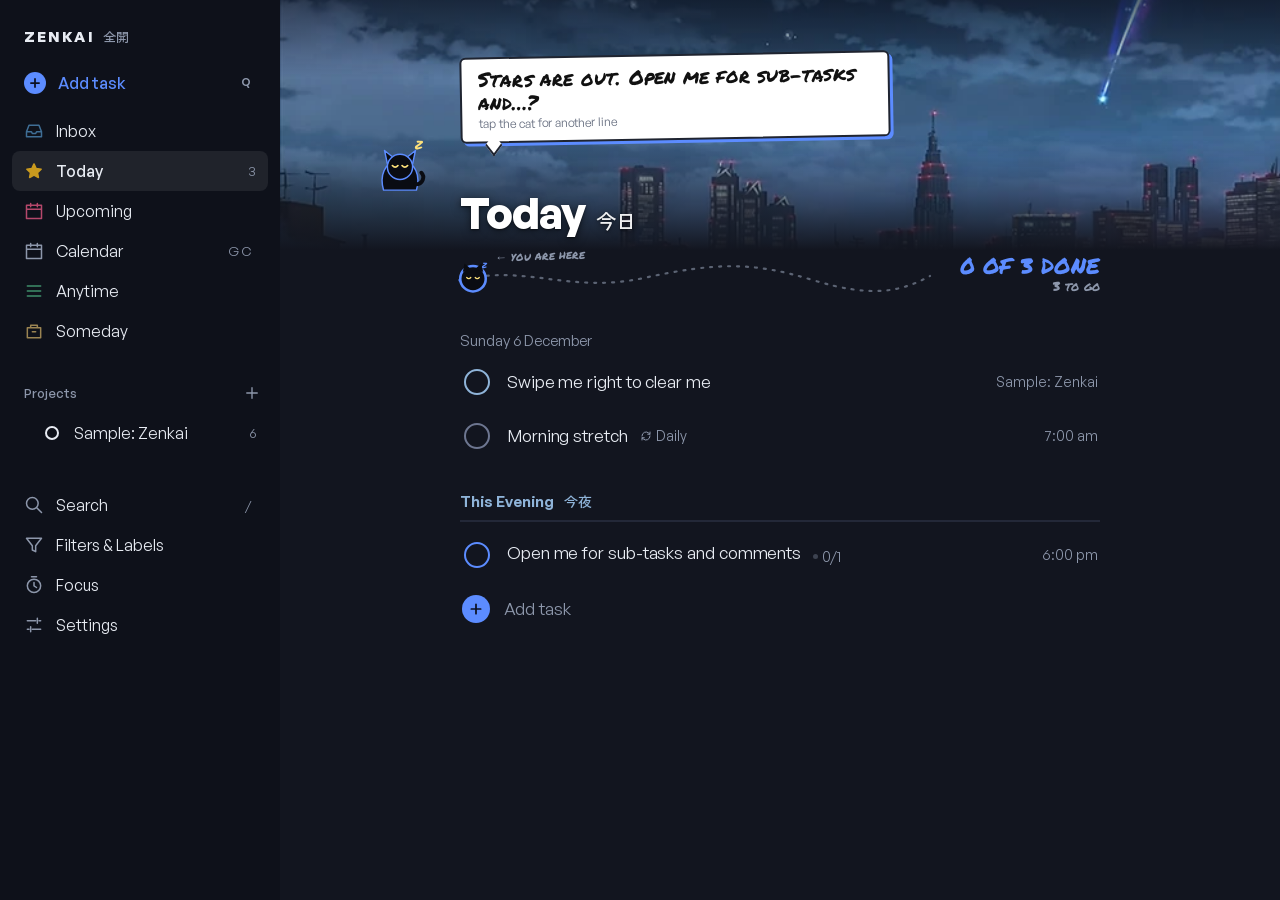
==== index.html @ 0d008b0f "Deploy: Today widget support" ====
<!doctype html>
<html lang="en" data-theme="light">
  <head>
    <meta charset="UTF-8" />
    <meta name="viewport" content="width=device-width, initial-scale=1.0, viewport-fit=cover" />
    <meta name="theme-color" content="#F7F8FA" />
    <meta name="description" content="Zenkai: an offline-first task app." />
    <link rel="manifest" href="/manifest.webmanifest" crossorigin="use-credentials" />
    <link rel="apple-touch-icon" href="/apple-touch-icon.png" />
    <link rel="stylesheet" href="/fonts/fonts.css" />
    <title>Zenkai</title>
    <script src="/theme-init.js"></script>
    <script type="module" crossorigin src="/assets/main-C4j0YLIt.js"></script>
    <link rel="modulepreload" crossorigin href="/assets/dist-BD91r3g6.js">
    <link rel="modulepreload" crossorigin href="/assets/router-CyJcMAyJ.js">
    <link rel="stylesheet" crossorigin href="/assets/main-Rktb0n5S.css">
  </head>
  <body>
    <div id="root"></div>
  </body>
</html>
---- fonts/fonts.css ----
@font-face{font-family:'General Sans';src:url('/fonts/general-sans-400.woff2') format('woff2');font-weight:400;font-display:swap}
@font-face{font-family:'General Sans';src:url('/fonts/general-sans-500.woff2') format('woff2');font-weight:500;font-display:swap}
@font-face{font-family:'General Sans';src:url('/fonts/general-sans-600.woff2') format('woff2');font-weight:600;font-display:swap}
@font-face{font-family:'General Sans';src:url('/fonts/general-sans-700.woff2') format('woff2');font-weight:700;font-display:swap}
@font-face{font-family:'Permanent Marker';src:url('/fonts/permanent-marker-400-0.woff2') format('woff2');font-weight:400;font-display:swap;unicode-range:U+0000-00FF, U+0131, U+0152-0153, U+02BB-02BC, U+02C6, U+02DA, U+02DC, U+0304, U+0308, U+0329, U+2000-206F, U+20AC, U+2122, U+2191, U+2193, U+2212, U+2215, U+FEFF, U+FFFD}
@font-face{font-family:'Dela Gothic One';src:url('/fonts/dela-nice-400-0.woff2') format('woff2');font-weight:400;font-display:swap;unicode-range:U+21, U+30a4, U+30b9, U+30ca}
@font-face{font-family:'Zen Kaku Gothic New';src:url('/fonts/zen-kaku-500-0.woff2') format('woff2');font-weight:500;font-display:swap;unicode-range:U+3044, U+304b-304c, U+3061-3062, U+3064-3067, U+306e, U+3082, U+308a, U+308c, U+3099, U+4e86, U+4e88, U+4eca, U+4f5c, U+5168, U+53d6, U+591c, U+5b8c, U+5b9a, U+64cd, U+65e5, U+6674, U+66c7, U+8a2d, U+8fbc, U+958b}
@font-face{font-family:'Zen Kaku Gothic New';src:url('/fonts/zen-kaku-700-1.woff2') format('woff2');font-weight:700;font-display:swap;unicode-range:U+3044, U+304b-304c, U+3061-3062, U+3064-3067, U+306e, U+3082, U+308a, U+308c, U+3099, U+4e86, U+4e88, U+4eca, U+4f5c, U+5168, U+53d6, U+591c, U+5b8c, U+5b9a, U+64cd, U+65e5, U+6674, U+66c7, U+8a2d, U+8fbc, U+958b}
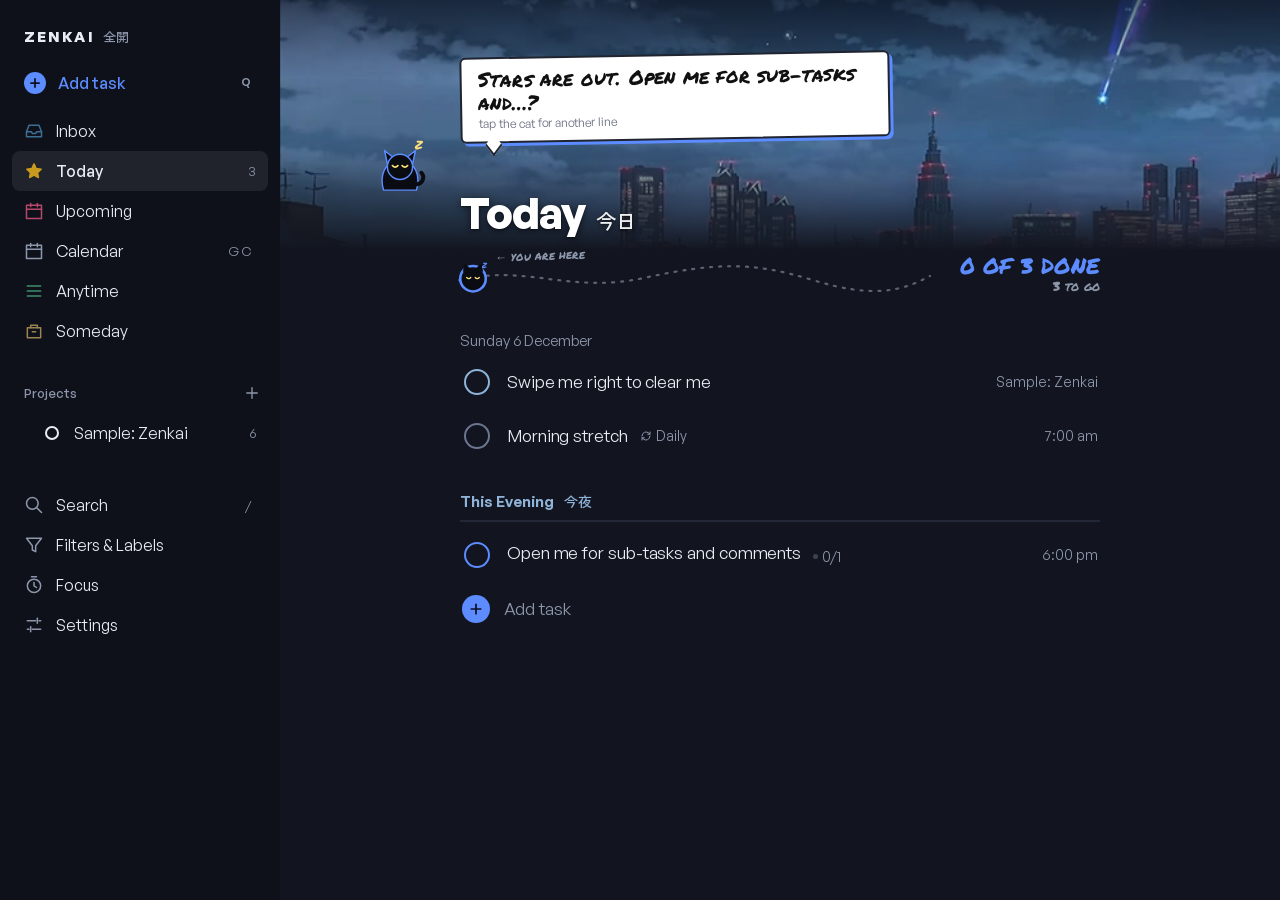
==== commit b5e55c41: "Deploy: anime effects, animated icons, haptics, daily review" ====
--- a/index.html
+++ b/index.html
@@ -10,10 +10,10 @@
     <link rel="stylesheet" href="/fonts/fonts.css" />
     <title>Zenkai</title>
     <script src="/theme-init.js"></script>
-    <script type="module" crossorigin src="/assets/main-C4j0YLIt.js"></script>
+    <script type="module" crossorigin src="/assets/main-BoQj5xA5.js"></script>
     <link rel="modulepreload" crossorigin href="/assets/dist-BD91r3g6.js">
-    <link rel="modulepreload" crossorigin href="/assets/router-CyJcMAyJ.js">
-    <link rel="stylesheet" crossorigin href="/assets/main-Rktb0n5S.css">
+    <link rel="modulepreload" crossorigin href="/assets/router--TtsfX1C.js">
+    <link rel="stylesheet" crossorigin href="/assets/main-CGtxpcDg.css">
   </head>
   <body>
     <div id="root"></div>
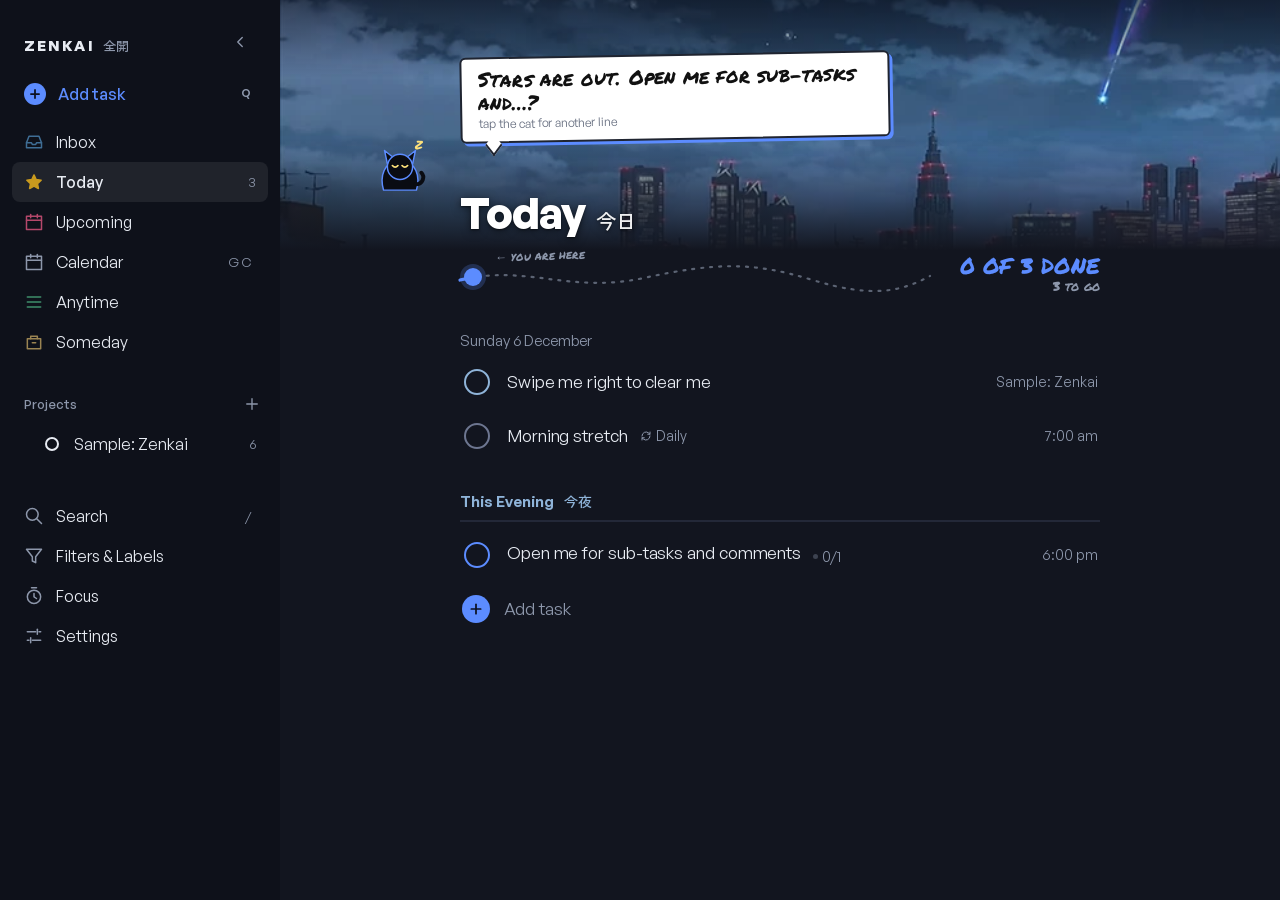
==== commit a9065dee: "Deploy: usability pass" ====
--- a/index.html
+++ b/index.html
@@ -10,10 +10,10 @@
     <link rel="stylesheet" href="/fonts/fonts.css" />
     <title>Zenkai</title>
     <script src="/theme-init.js"></script>
-    <script type="module" crossorigin src="/assets/main-BoQj5xA5.js"></script>
+    <script type="module" crossorigin src="/assets/main-DWcoTXHw.js"></script>
     <link rel="modulepreload" crossorigin href="/assets/dist-BD91r3g6.js">
-    <link rel="modulepreload" crossorigin href="/assets/router--TtsfX1C.js">
-    <link rel="stylesheet" crossorigin href="/assets/main-CGtxpcDg.css">
+    <link rel="modulepreload" crossorigin href="/assets/router-BfCwswSI.js">
+    <link rel="stylesheet" crossorigin href="/assets/main-DZIlt6u0.css">
   </head>
   <body>
     <div id="root"></div>
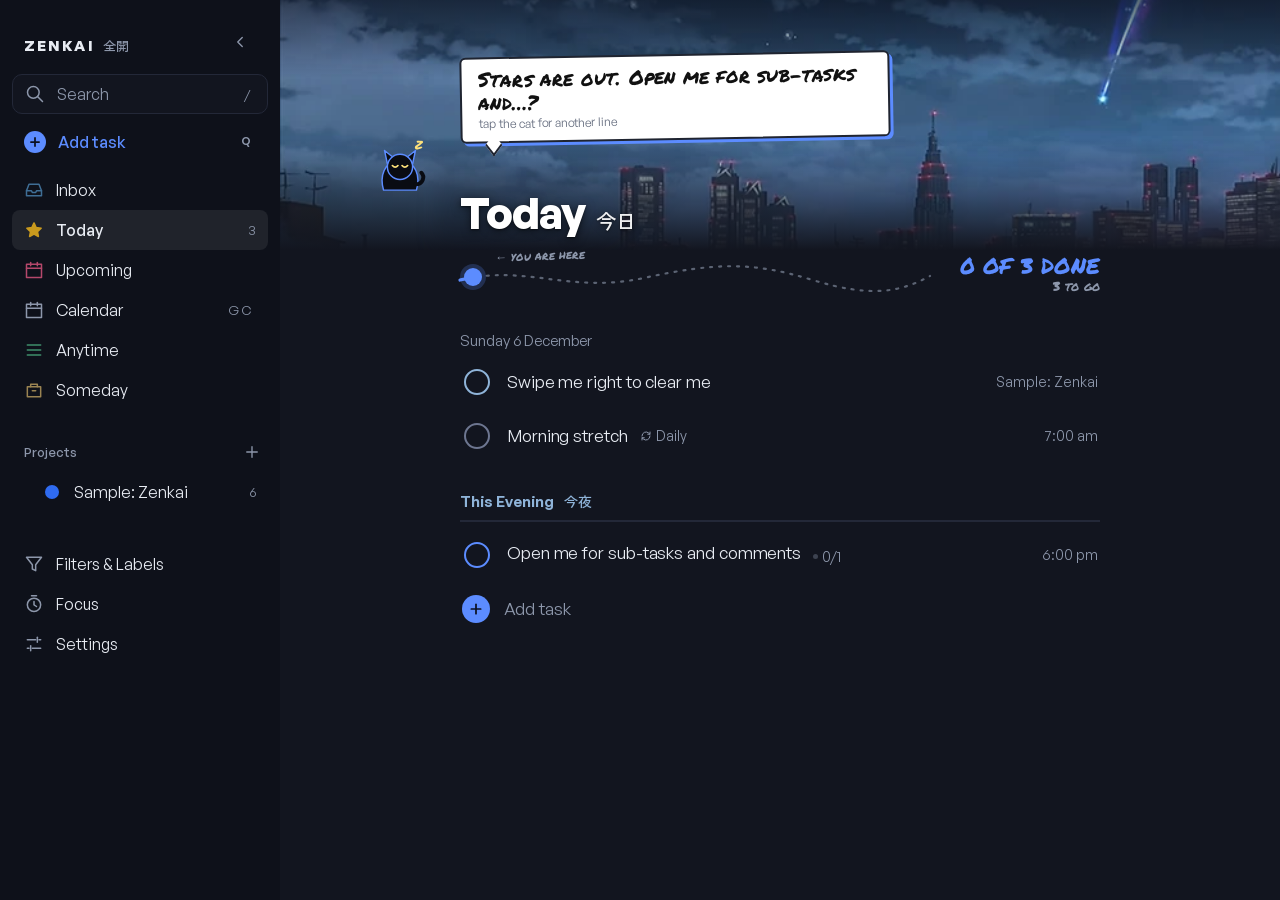
==== commit b5213e95: "Deploy: 1.1" ====
--- a/index.html
+++ b/index.html
@@ -10,13 +10,14 @@
     <link rel="stylesheet" href="/fonts/fonts.css" />
     <title>Zenkai</title>
     <script src="/theme-init.js"></script>
-    <script type="module" crossorigin src="/assets/main-DWcoTXHw.js"></script>
+    <style>.zk-skel{max-width:680px;margin:0 auto;padding:0 20px}.zk-bar{background:#e6e9ef;height:180px;margin:0 -20px 24px;display:block}.zk-row{background:#e6e9ef;border-radius:8px;width:78%;height:22px;margin:22px 0;animation:1.2s ease-in-out infinite zk-pulse;display:block}.zk-row.s{width:52%}html[data-theme=dark] .zk-bar,html[data-theme=dark] .zk-row{background:#1d2232}@keyframes zk-pulse{50%{opacity:.5}}@media (prefers-reduced-motion:reduce){.zk-row{animation:none}}</style>
+    <script type="module" crossorigin src="/assets/main-B5JFs7Zn.js"></script>
     <link rel="modulepreload" crossorigin href="/assets/dist-BD91r3g6.js">
-    <link rel="modulepreload" crossorigin href="/assets/router-BfCwswSI.js">
-    <link rel="stylesheet" crossorigin href="/assets/main-DZIlt6u0.css">
+    <link rel="modulepreload" crossorigin href="/assets/router-COJlQUPc.js">
+    <link rel="stylesheet" crossorigin href="/assets/main-Hhhd3C_3.css">
   </head>
   <body>
-    <div id="root"></div>+    <div id="root"><div class="zk-skel" aria-hidden="true"><i class="zk-bar"></i><i class="zk-row"></i><i class="zk-row"></i><i class="zk-row"></i><i class="zk-row"></i><i class="zk-row s"></i></div></div> 
   </body>
 </html>
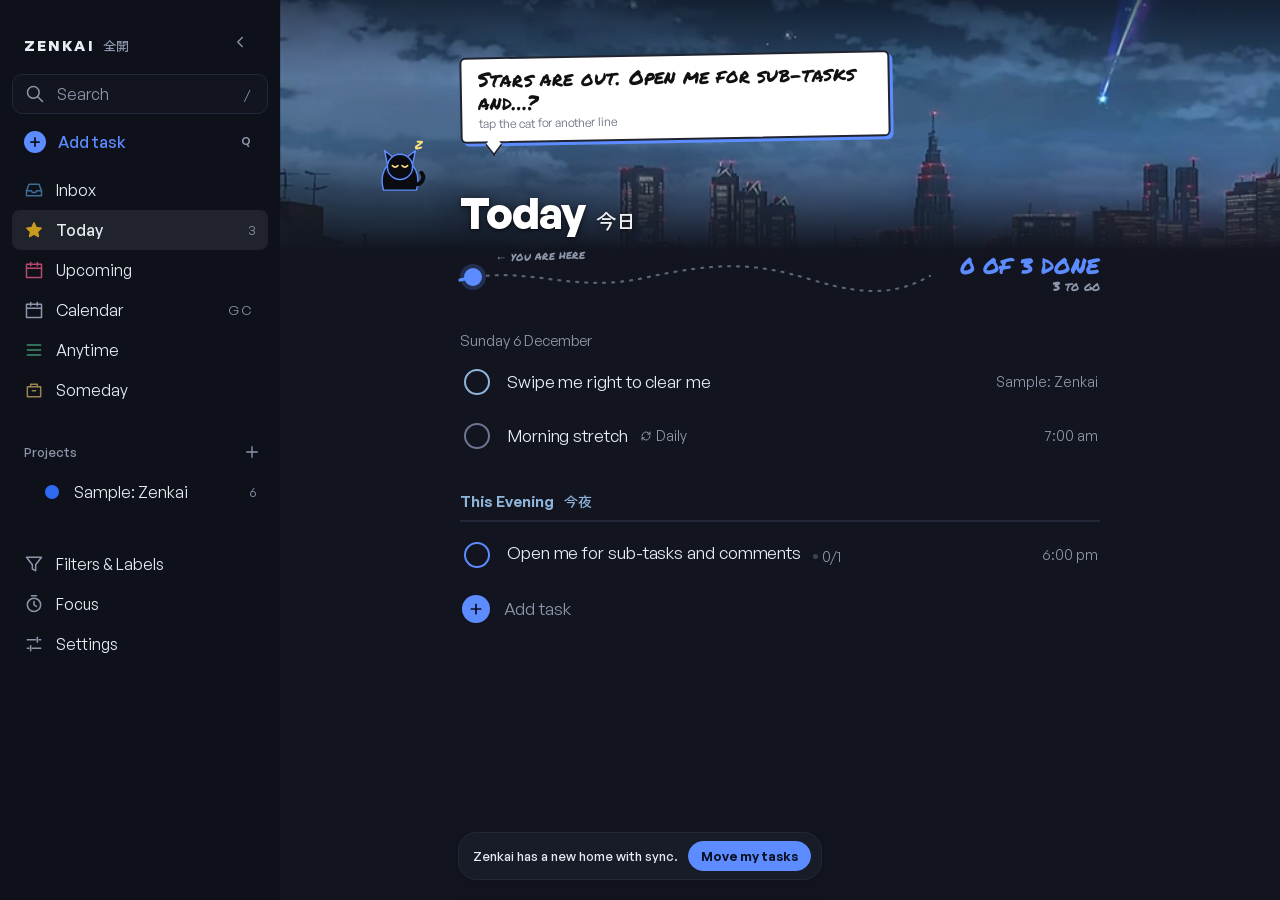
==== commit 6a73c78e: "Deploy: 1.2 move banner (new home with sync)" ====
--- a/index.html
+++ b/index.html
@@ -11,10 +11,10 @@
     <title>Zenkai</title>
     <script src="/theme-init.js"></script>
     <style>.zk-skel{max-width:680px;margin:0 auto;padding:0 20px}.zk-bar{background:#e6e9ef;height:180px;margin:0 -20px 24px;display:block}.zk-row{background:#e6e9ef;border-radius:8px;width:78%;height:22px;margin:22px 0;animation:1.2s ease-in-out infinite zk-pulse;display:block}.zk-row.s{width:52%}html[data-theme=dark] .zk-bar,html[data-theme=dark] .zk-row{background:#1d2232}@keyframes zk-pulse{50%{opacity:.5}}@media (prefers-reduced-motion:reduce){.zk-row{animation:none}}</style>
-    <script type="module" crossorigin src="/assets/main-B5JFs7Zn.js"></script>
+    <script type="module" crossorigin src="/assets/main-Cq4_Xcqv.js"></script>
     <link rel="modulepreload" crossorigin href="/assets/dist-BD91r3g6.js">
     <link rel="modulepreload" crossorigin href="/assets/router-COJlQUPc.js">
-    <link rel="stylesheet" crossorigin href="/assets/main-Hhhd3C_3.css">
+    <link rel="stylesheet" crossorigin href="/assets/main-BoL3BQQj.css">
   </head>
   <body>
     <div id="root"><div class="zk-skel" aria-hidden="true"><i class="zk-bar"></i><i class="zk-row"></i><i class="zk-row"></i><i class="zk-row"></i><i class="zk-row"></i><i class="zk-row s"></i></div></div>
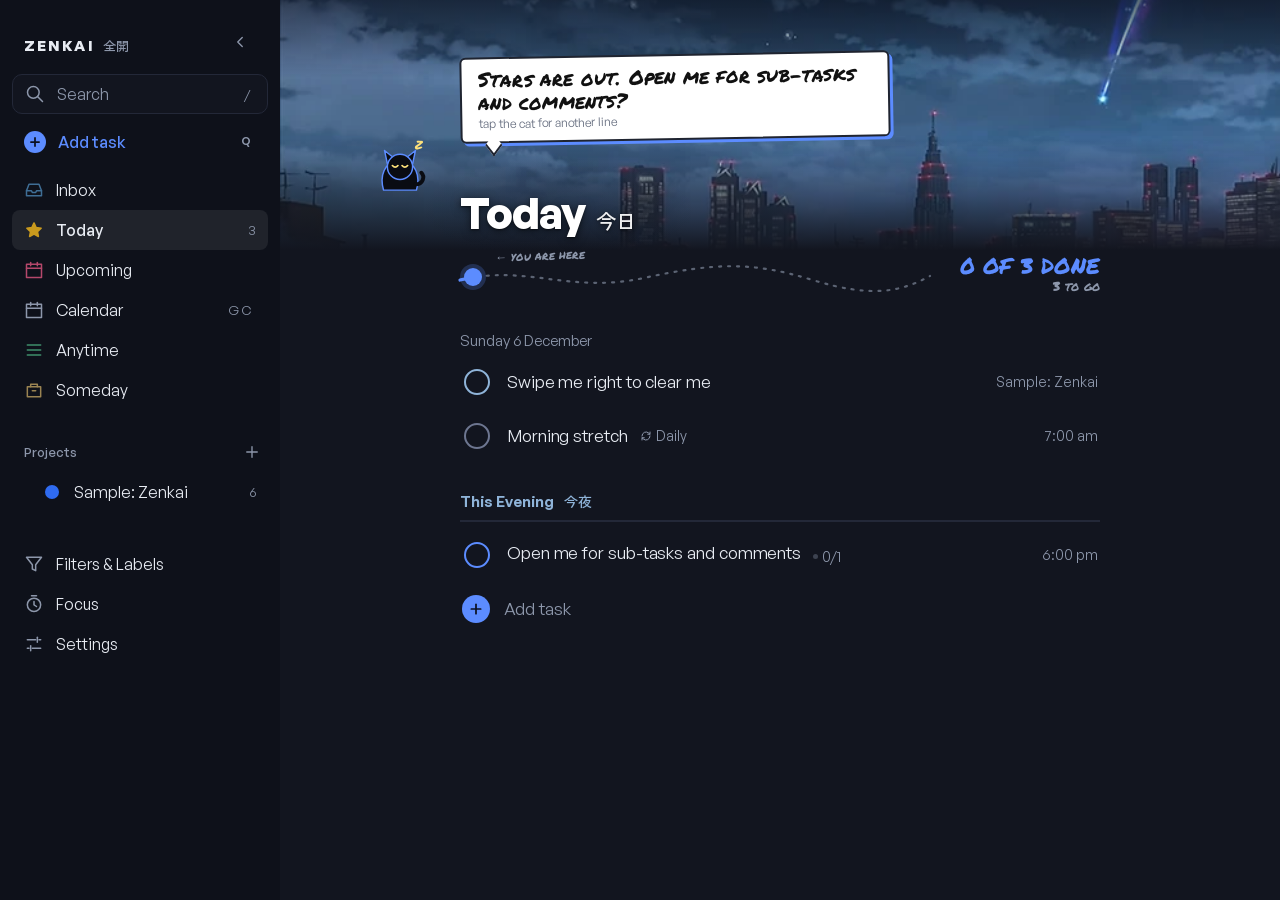
==== commit ce31d463: "Deploy: 1.1.1 UI fixes (build 202611231522)" ====
--- a/index.html
+++ b/index.html
@@ -11,10 +11,10 @@
     <title>Zenkai</title>
     <script src="/theme-init.js"></script>
     <style>.zk-skel{max-width:680px;margin:0 auto;padding:0 20px}.zk-bar{background:#e6e9ef;height:180px;margin:0 -20px 24px;display:block}.zk-row{background:#e6e9ef;border-radius:8px;width:78%;height:22px;margin:22px 0;animation:1.2s ease-in-out infinite zk-pulse;display:block}.zk-row.s{width:52%}html[data-theme=dark] .zk-bar,html[data-theme=dark] .zk-row{background:#1d2232}@keyframes zk-pulse{50%{opacity:.5}}@media (prefers-reduced-motion:reduce){.zk-row{animation:none}}</style>
-    <script type="module" crossorigin src="/assets/main-Cq4_Xcqv.js"></script>
+    <script type="module" crossorigin src="/assets/main-DzyZSTel.js"></script>
     <link rel="modulepreload" crossorigin href="/assets/dist-BD91r3g6.js">
     <link rel="modulepreload" crossorigin href="/assets/router-COJlQUPc.js">
-    <link rel="stylesheet" crossorigin href="/assets/main-BoL3BQQj.css">
+    <link rel="stylesheet" crossorigin href="/assets/main-FQZ7kp0U.css">
   </head>
   <body>
     <div id="root"><div class="zk-skel" aria-hidden="true"><i class="zk-bar"></i><i class="zk-row"></i><i class="zk-row"></i><i class="zk-row"></i><i class="zk-row"></i><i class="zk-row s"></i></div></div>
